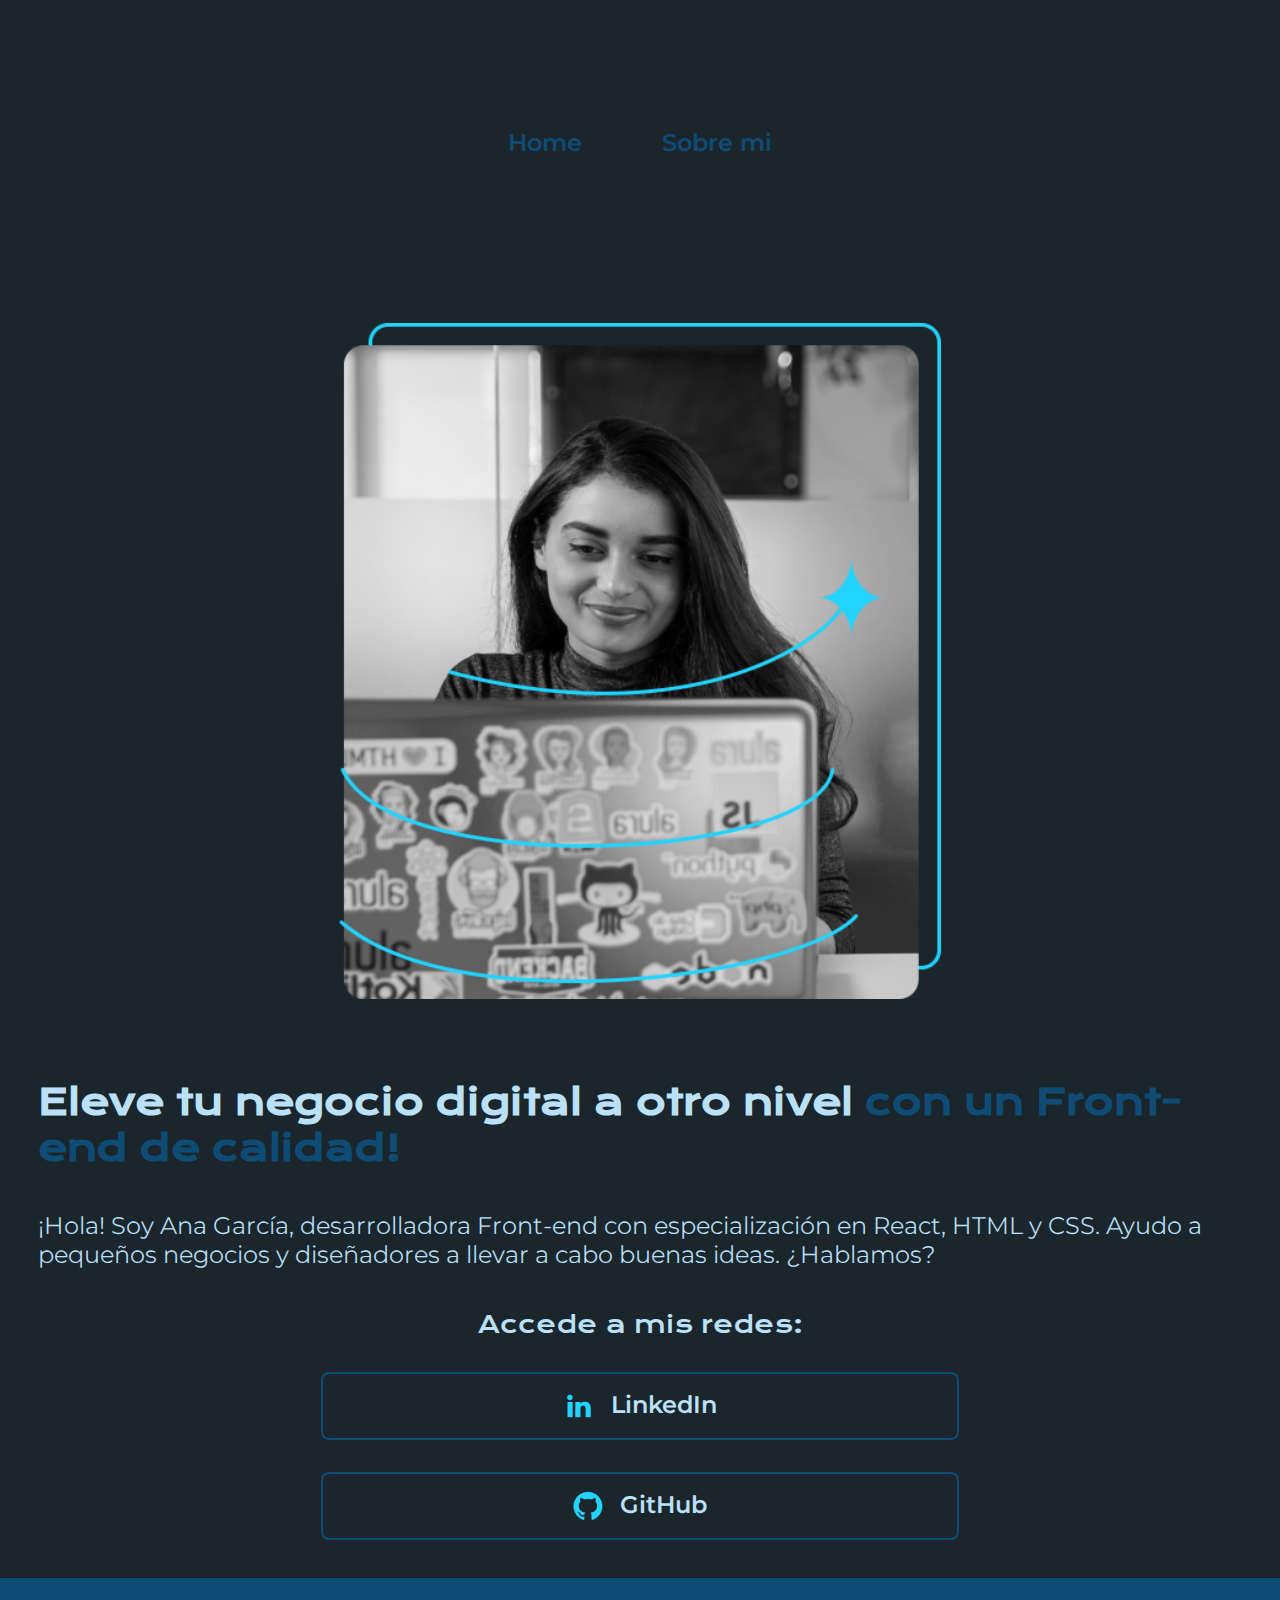
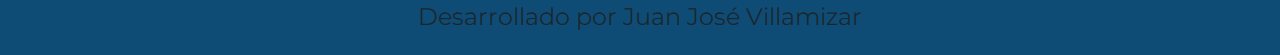
==== index.html @ d5fb286b "Initial commit: tutorial portafolio HTML y CSS" ====
<!DOCTYPE html>
<html lang="en">
<head>
    <meta charset="UTF-8">
    <meta name="viewport" content="width=device-width, initial-scale=1.0">
    <link rel="stylesheet" href="./assets/styles/styles.css">
    <title>JuanVillamizar - Portfolio</title>
</head>
<body>
    <header class="header">
        <nav class="header__menu">
            <a href="#" class="header__menu__links">Home</a>
            <a href="aboutMe.html" class="header__menu__links">Sobre mi</a>
        </nav>
    </header>
    <main class="presentacion">
        <section class="presentacion__contenido">
                <h1 class="presentacion__contenido__titulo">
                    Eleve tu negocio digital a otro nivel <strong class="titulo-destaque">con un Front-end de calidad!</strong> 
                </h1>
                <p  class="presentacion__contenido__parrafo">
                    ¡Hola! Soy Ana García, desarrolladora Front-end con especialización en React, HTML y CSS. Ayudo a pequeños negocios y diseñadores a llevar a cabo buenas ideas. ¿Hablamos?
        
                </p>
            <div class="presentacion__enlaces">
                <h2 class="presentacion__enlaces__subtitulo">
                    Accede a mis redes:
                </h2>
                <a class="presentacion__enlaces__link" href="https://www.linkedin.com/" target="_blank">
                    <img src="./assets/images/linkedin.png" alt="logo-likedin">
                    LinkedIn
                </a>
                <a class="presentacion__enlaces__link" href="https://github.com/" target="_blank">
                    <img src="./assets/images/github.png" alt="logo-github">
                    GitHub
                </a>
            </div>
        </section>
        <img class="presentacion__imagen" src="./assets/images/Imagem.png" alt="imagen de Ana Garcia trabajando">
    </main>
    <footer class="footer">
        <p>Desarrollado por Juan José Villamizar</p>
    </footer>
</body>
</html>
---- assets/styles/styles.css ----
@import url('https://fonts.googleapis.com/css2?family=Krona+One&family=Montserrat:ital,wght@0,100..900;1,100..900&display=swap');

:root{
    --color-bg: #1B262C;
    --color-text: #BBE1FA;
    --color-secondary: #0F4C75;
    --color-hover-bottom: #3282B8;

    --font-tittles:"Krona One", sans-serif;;
    --font-texts: "Montserrat", sans-serif;
    --font-size-text: 1.5rem;
}
*{
    padding: 0;
    margin: 0;
}
body{
    background-color: var(--color-bg);
    box-sizing: border-box;
    color: var(--color-text);
}
.header{
    padding: 2% 0  0 15%;
}
.header__menu{
    display: flex;
    gap: 80px;
}
.header__menu__links{
    font-family: var(--font-texts);
    font-size: var(--font-size-text);
    font-weight: 600;
    color: var(--color-secondary);
    text-decoration: none;
}
.presentacion {
    padding: 7% 15%;
    display: flex;
    align-items: center;
    justify-content: space-between;
    gap: 80px;
}
.presentacion__contenido{
    display: flex;
    flex-direction: column;
    gap: 40px;
    width: 50%;
}
.presentacion__contenido__titulo{
    font-family: var(--font-tittles);
    font-size: 2.25rem;
}
.titulo-destaque {
    color:var(--color-secondary);
}

.presentacion__contenido__parrafo{
    font-family: var(--font-texts);
    font-size: var(--font-size-text);
    font-weight: 360;
}
.presentacion__enlaces{
    display: flex;
    flex-direction: column;
    justify-content: space-between;
    align-items: center;
    gap: 32px;
}
.presentacion__enlaces__link{
    display: flex;
    justify-content: center;
    gap: 16px;
    width: 50%;
    text-align: center;
    padding: 16px;
    border-radius: 8px;
    color: var(--color-text);
    text-decoration: none;
    font-family: var(--font-texts);
    font-size: var(--font-size-text);
    font-weight: 600;
    border: 2px solid var(--color-secondary);
}
.presentacion__enlaces__link:hover{
background-color: var(--color-hover-bottom);
}
.presentacion__enlaces__subtitulo{
    font-family: var(--font-tittles);
    font-size: var(font-size-text);
    font-weight: 400;
}
.presentacion__imagen{
    width: 50%;
}
.footer{
    color: var(--color-bg);
    background-color: var(--color-secondary);
    padding: 24px;
    text-align: center;
    font-family: var(--font-texts);
    font-size: var(--font-size-text);
    font-weight: 360;
}

@media(max-width:1300px){
.presentacion{
    flex-direction: column-reverse;
    flex-wrap: wrap;
    padding: 3%;
}
.header__menu{
    justify-content: center;
}
.header{
    padding: 10%;
}
.presentacion__contenido{
    width: auto;
}
}
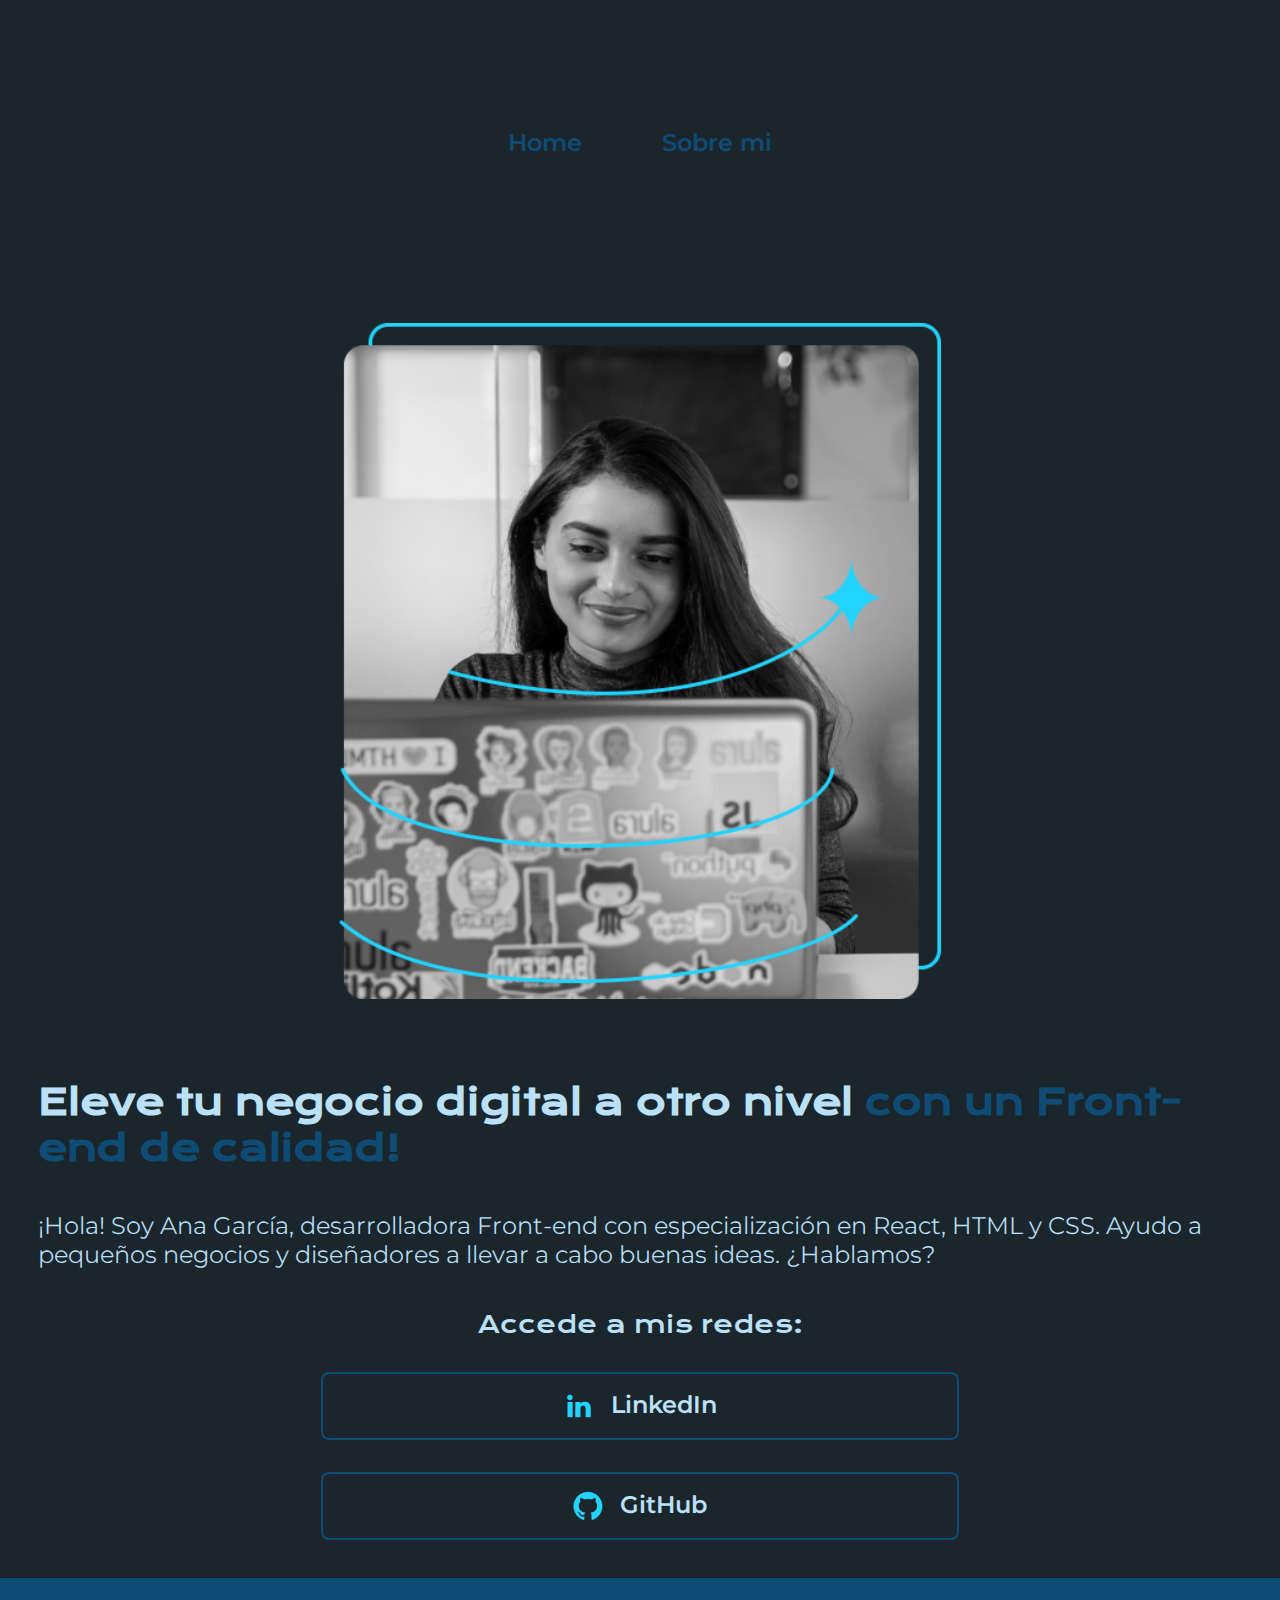
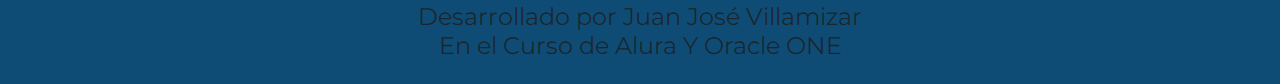
==== commit ace23031: "cambio footer" ====
--- a/index.html
+++ b/index.html
@@ -40,6 +40,7 @@
     </main>
     <footer class="footer">
         <p>Desarrollado por Juan José Villamizar</p>
+        <p>En el Curso de Alura Y Oracle ONE</p>
     </footer>
 </body>
 </html>